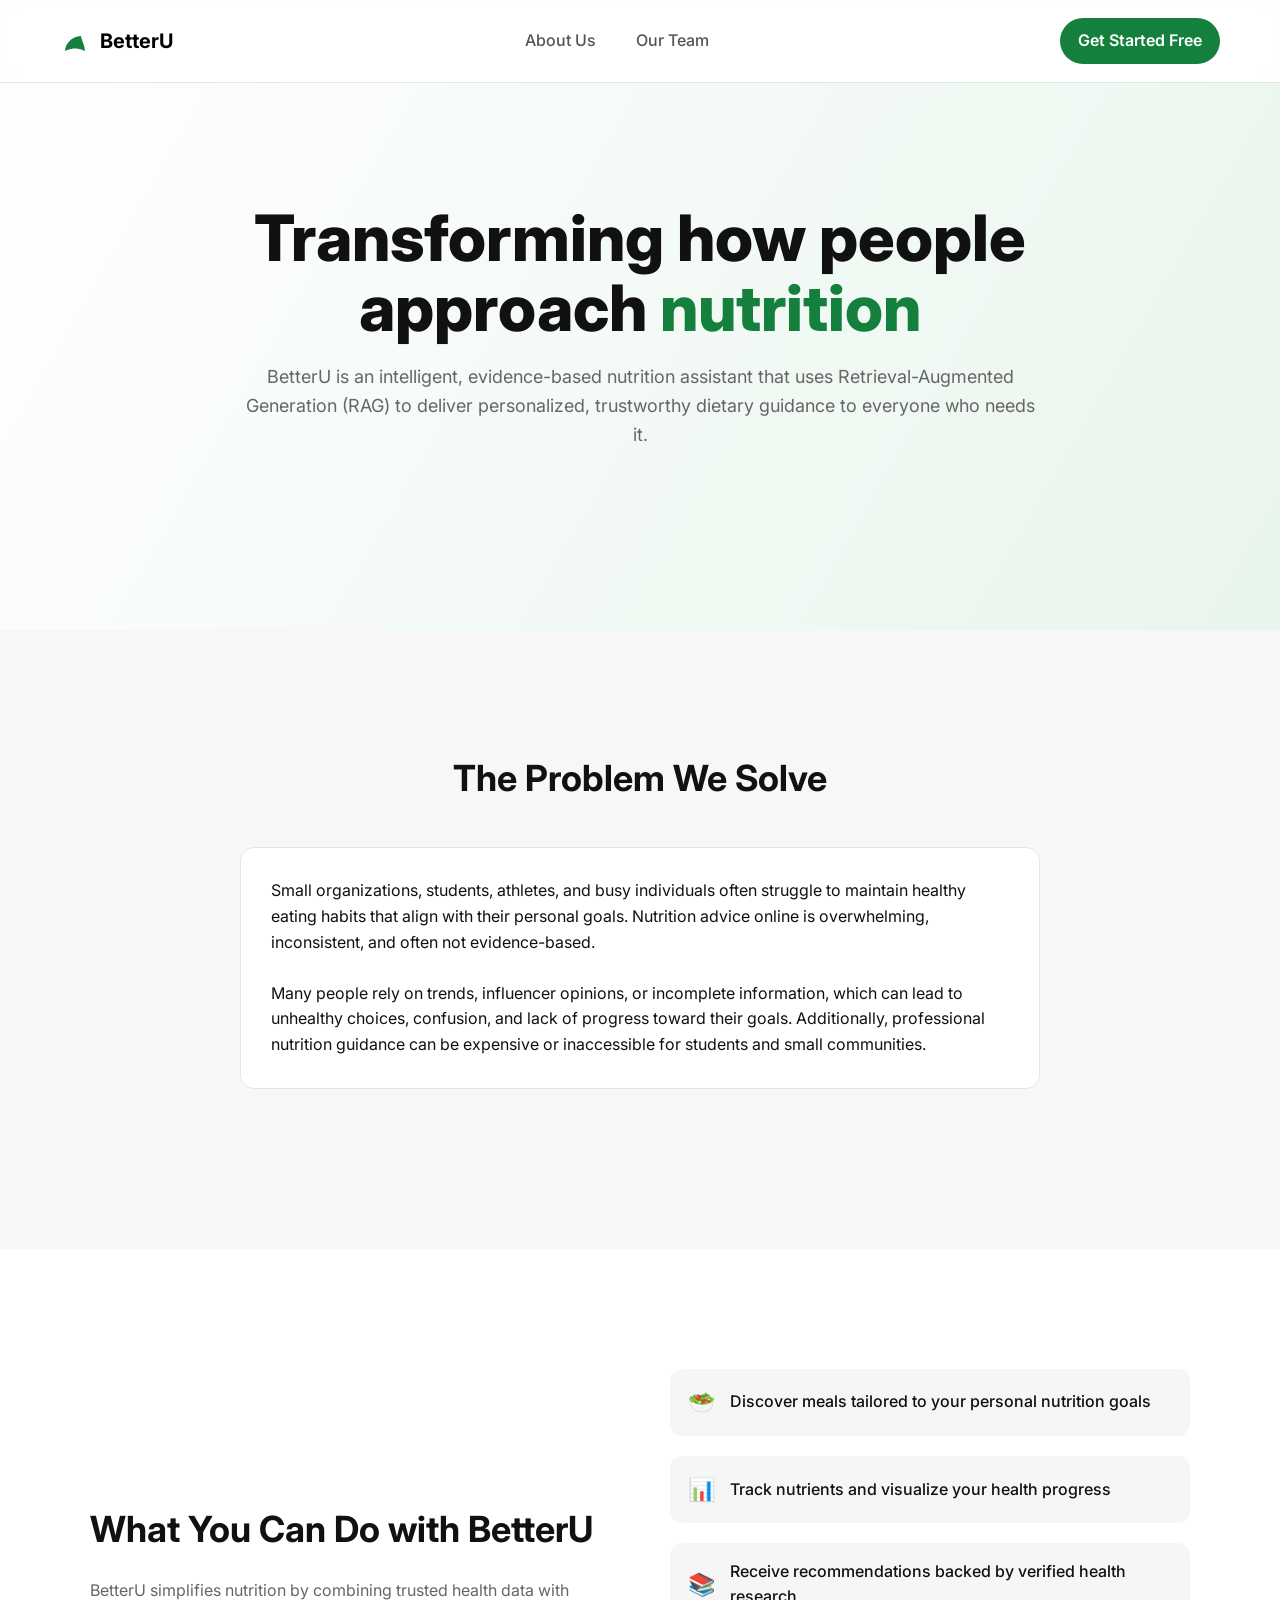
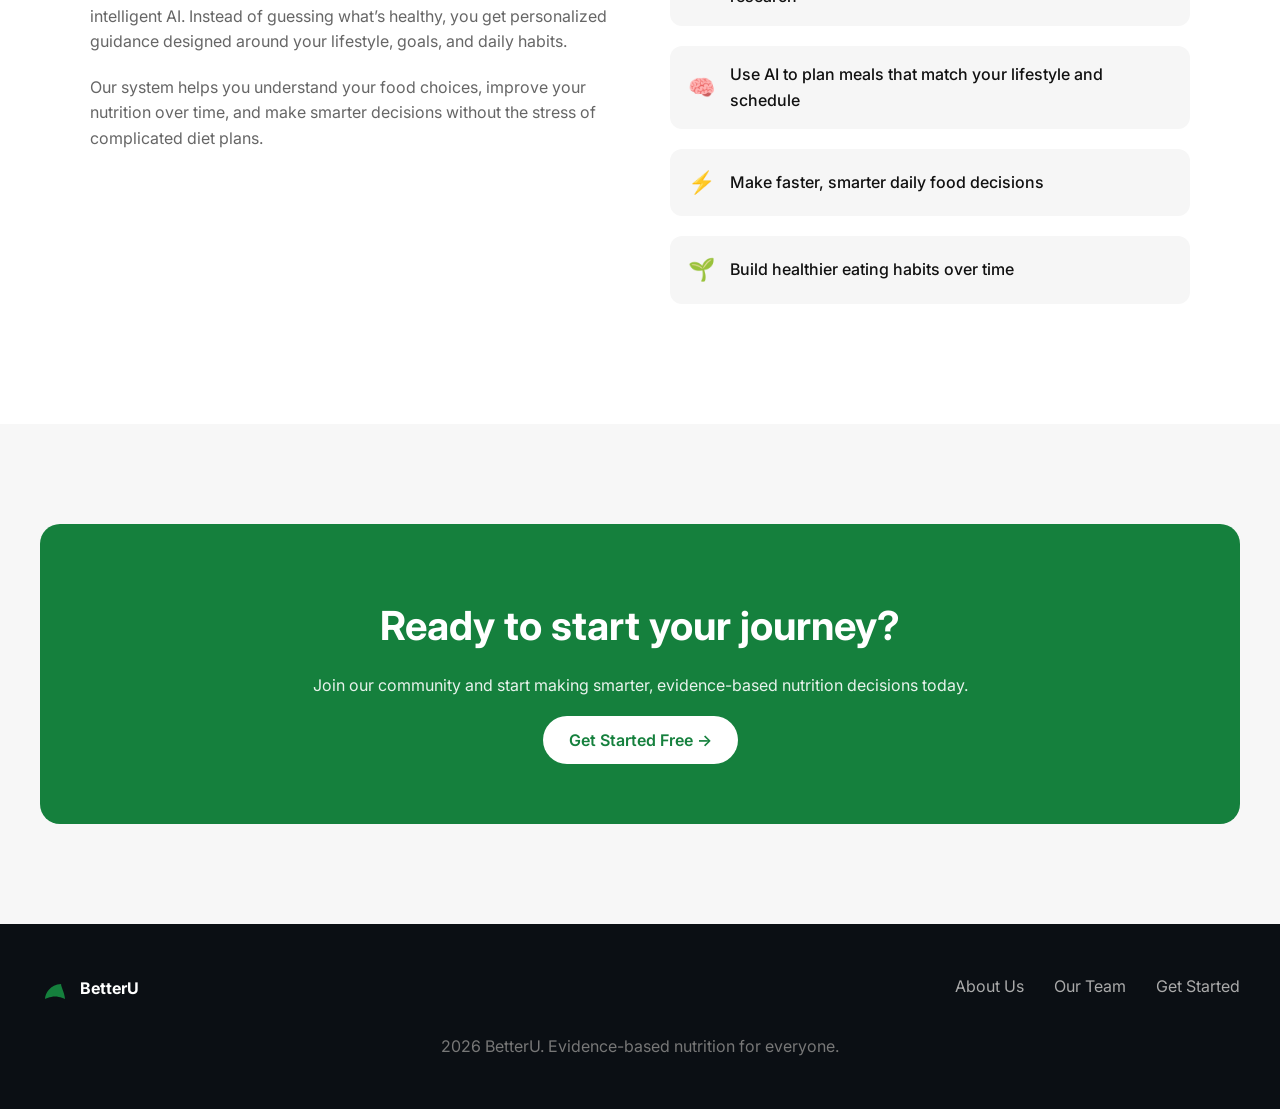
==== Frontend/about.html @ 42e01de6 "Co-authored-by: Lasheeeeee <AshtronGamin@users.noreply.github.com>" ====
<!DOCTYPE html>
<html lang="en">

<head>
<meta charset="UTF-8">
<meta name="viewport" content="width=device-width, initial-scale=1.0">

<title>About Us - BetterU</title>

<link rel="stylesheet" href="styles.css">

<link href="https://fonts.googleapis.com/css2?family=Inter:wght@400;500;600;700;800&display=swap" rel="stylesheet">
</head>


<body>

<!-- NAVBAR -->

<header class="navbar">

<div class="nav-container">

<a href="index.html" class="logo">
<img src="assets/leaf.svg" alt="BetterU logo">
<span>BetterU</span>
</a>

<nav class="nav-links">
<a href="about.html">About Us</a>
<a href="team.html">Our Team</a>
</nav>

<a href="#cta" class="btn-primary">Get Started Free</a>

</div>

</header>



<!-- HERO -->

<section class="hero">

<div class="hero-content">

<h1>
Transforming how people approach
<span class="green">nutrition</span>
</h1>

<p class="hero-description">
BetterU is an intelligent, evidence-based nutrition assistant that uses
Retrieval-Augmented Generation (RAG) to deliver personalized,
trustworthy dietary guidance to everyone who needs it.
</p>

</div>

</section>



<!-- PROBLEM SECTION -->

<section class="features">

<h2>The Problem We Solve</h2>

<div class="feature-card" style="max-width:800px;margin:40px auto;text-align:left">

<p>
Small organizations, students, athletes, and busy individuals often
struggle to maintain healthy eating habits that align with their
personal goals. Nutrition advice online is overwhelming,
inconsistent, and often not evidence-based.
</p>

<br>

<p>
Many people rely on trends, influencer opinions, or incomplete
information, which can lead to unhealthy choices, confusion,
and lack of progress toward their goals. Additionally,
professional nutrition guidance can be expensive or inaccessible
for students and small communities.
</p>

</div>

</section>



<!-- WHAT YOU CAN DO -->

<section class="capabilities">

<div class="capabilities-container">

<div class="capabilities-left">

<h2>What You Can Do with BetterU</h2>

<p class="capabilities-intro">
BetterU simplifies nutrition by combining trusted health data
with intelligent AI. Instead of guessing what’s healthy,
you get personalized guidance designed around your lifestyle,
goals, and daily habits.
</p>

<p class="capabilities-intro">
Our system helps you understand your food choices, improve
your nutrition over time, and make smarter decisions without
the stress of complicated diet plans.
</p>

</div>


<div class="capabilities-right">

<div class="capability-item">
<span>🥗</span>
<p>Discover meals tailored to your personal nutrition goals</p>
</div>

<div class="capability-item">
<span>📊</span>
<p>Track nutrients and visualize your health progress</p>
</div>

<div class="capability-item">
<span>📚</span>
<p>Receive recommendations backed by verified health research</p>
</div>

<div class="capability-item">
<span>🧠</span>
<p>Use AI to plan meals that match your lifestyle and schedule</p>
</div>

<div class="capability-item">
<span>⚡</span>
<p>Make faster, smarter daily food decisions</p>
</div>

<div class="capability-item">
<span>🌱</span>
<p>Build healthier eating habits over time</p>
</div>

</div>

</div>

</section>



<!-- CTA -->

<section id="cta" class="cta">

<div class="cta-box">

<h2>Ready to start your journey?</h2>

<p>
Join our community and start making smarter,
evidence-based nutrition decisions today.
</p>

<a href="#" class="btn-secondary-light">
Get Started Free →
</a>

</div>

</section>



<!-- FOOTER -->

<footer class="footer">

<div class="footer-top">

<div class="footer-logo">
<img src="assets/leaf.svg">
<span>BetterU</span>
</div>

<div class="footer-links">
<a href="about.html">About Us</a>
<a href="team.html">Our Team</a>
<a href="#cta">Get Started</a>
</div>

</div>

<div class="footer-bottom">
<p>2026 BetterU. Evidence-based nutrition for everyone.</p>
</div>

</footer>


<script src="script.js"></script>

</body>

</html>
---- Frontend/styles.css ----
*{
margin:0;
padding:0;
box-sizing:border-box;
}

body{
font-family: 'Inter', sans-serif;
background:#f7f7f7;
color:#111;
line-height:1.6;
}


/* PAGE FADE IN */

body{
opacity:0;
animation:fadeInPage 0.8s ease forwards;
}

@keyframes fadeInPage{
from{
opacity:0;
transform:translateY(10px);
}

to{
opacity:1;
transform:translateY(0);
}
}




.hero,
.features,
.team,
.cta{
opacity:0;
transform:translateY(30px);
animation:fadeUp 0.8s ease forwards;
}

.features{ animation-delay:0.2s; }
.team{ animation-delay:0.3s; }
.cta{ animation-delay:0.4s; }

@keyframes fadeUp{
to{
opacity:1;
transform:translateY(0);
}
}


/* NAVBAR */

.navbar{
position:sticky;
top:0;
width:100%;
background:rgba(255,255,255,0.9);
backdrop-filter:blur(10px);
border-bottom:1px solid #e5e5e5;
z-index:100;
}

.nav-container{
max-width:1200px;
margin:auto;
display:flex;
align-items:center;
justify-content:space-between;
padding:18px 20px;
}

.logo{
display:flex;
align-items:center;
gap:10px;
text-decoration:none;
font-weight:700;
font-size:20px;
color:black;
}

.logo img{
width:30px;
}

.nav-links{
display:flex;
gap:40px;
}

.nav-links a{
text-decoration:none;
color:#555;
font-weight:500;
}

.btn-primary{
background:#15803d;
color:white;
padding:10px 18px;
border-radius:999px;
text-decoration:none;
font-weight:600;
}

.btn-primary:hover{
background:#166534;
}


/* HERO */

.hero{
padding-top:120px;
padding-bottom:140px;
text-align:center;
background: linear-gradient(120deg,#ffffff,#e8f5ec);


background:
linear-gradient(120deg,#ffffff,#e8f5ec);
}

.hero-content{
max-width:800px;
margin:auto;
}

.badge{
display:inline-block;
background:#e7f6ec;
color:#15803d;
padding:8px 16px;
border-radius:20px;
font-weight:600;
margin-bottom:20px;
}

.hero h1{
font-size:64px;
font-weight:800;
line-height:1.1;
margin-bottom:20px;
}

.green{
color:#15803d;
}

.hero-description{
font-size:18px;
color:#666;
margin-bottom:40px;
}

.hero-buttons{
display:flex;
justify-content:center;
gap:16px;
}

.btn-secondary{
background:white;
padding:12px 20px;
border-radius:999px;
text-decoration:none;
border:1px solid #ddd;
color:black;
}


/* FEATURES */

.features{
padding:120px 20px;
max-width:1200px;
margin:auto;
text-align:center;
}

.features h2{
font-size:36px;
margin-bottom:12px;
}

.features-subtitle{
color:#666;
margin-bottom:50px;
}

.features-grid{
display:grid;
grid-template-columns:repeat(3,1fr);
gap:30px;
}

.feature-card{
background:white;
border-radius:14px;
padding:30px;
text-align:left;
border:1px solid #e5e5e5;
}

.feature-icon{
font-size:28px;
margin-bottom:10px;
}


.feature-card{
background:white;
border-radius:14px;
padding:30px;
text-align:left;
border:1px solid #e5e5e5;
transition: all 0.25s ease;
cursor:pointer;
}

.feature-card:hover{
transform: translateY(-8px) scale(1.03);
box-shadow:0 15px 30px rgba(0,0,0,0.08);
}


.feature-card:hover .feature-icon{
transform:scale(1.15);
transition:0.2s;
}
/* CTA */

.cta{
padding:100px 20px;
}

.cta-box{
background:#15803d;
color:white;
padding:70px;
border-radius:20px;
max-width:1200px;
margin:auto;
text-align:center;
}

.cta-box h2{
font-size:40px;
margin-bottom:15px;
}

.cta-box p{
opacity:0.9;
margin-bottom:30px;
}

.btn-secondary-light{
background:white;
color:#15803d;
padding:14px 26px;
border-radius:999px;
text-decoration:none;
font-weight:600;
}


/* FOOTER */

.footer{
background:#0b0f14;
color:white;
padding:50px 20px;
}

.footer-top{
display:flex;
justify-content:space-between;
max-width:1200px;
margin:auto;
margin-bottom:30px;
}

.footer-logo{
display:flex;
align-items:center;
gap:10px;
font-weight:700;
}

.footer-logo img{
width:30px;
}

.footer-links{
display:flex;
gap:30px;
}

.footer-links a{
color:#aaa;
text-decoration:none;
}

.footer-bottom{
text-align:center;
color:#777;
}

/* TEAM PAGE */

.team-hero{
padding-top:140px;
padding-bottom:60px;
text-align:center;
max-width:800px;
margin:auto;
}

.team-hero h1{
font-size:56px;
font-weight:800;
margin-bottom:20px;
}

.team-hero p{
color:#666;
font-size:18px;
}


/* TEAM GRID */

.team{
padding:60px 20px 120px;
max-width:1200px;
margin:auto;
}

.team-grid{
display:grid;
grid-template-columns:repeat(3,1fr);
gap:30px;
}

.team-card{
background:white;
border:1px solid #e5e5e5;
border-radius:14px;
padding:30px;
}

.team-card h3{
margin-top:10px;
margin-bottom:5px;
}

.role{
color:#15803d;
font-weight:600;
display:block;
margin-bottom:10px;
}

.avatar{
width:60px;
height:60px;
border-radius:12px;
display:flex;
align-items:center;
justify-content:center;
color:white;
font-weight:700;
font-size:22px;
}

.green-bg{
background:#15803d;
}

.blue-bg{
background:#2563eb;
}


/* TEAM CTA */

.team-cta{
text-align:center;
padding:80px 20px;
background:#f7f7f7;
}

.team-cta h2{
font-size:36px;
margin-bottom:15px;
}

.team-cta p{
color:#666;
margin-bottom:25px;
}

.team-card{
background:white;
border:1px solid #e5e5e5;
border-radius:14px;
padding:30px;
transition: all 0.25s ease;
cursor:pointer;
}

.team-card:hover{
transform: translateY(-8px) scale(1.03);
box-shadow:0 15px 30px rgba(0,0,0,0.08);
}





/* CAPABILITIES SECTION */

.capabilities{
padding:120px 20px;
background:white;
}

.capabilities-container{
max-width:1100px;
margin:auto;
display:grid;
grid-template-columns:1fr 1fr;
gap:60px;
align-items:center;
}

.capabilities-left h2{
font-size:36px;
margin-bottom:20px;
}

.capabilities-intro{
color:#666;
margin-bottom:20px;
}

.capabilities-right{
display:flex;
flex-direction:column;
gap:20px;
}

/* CAPABILITY HOVER EFFECT */

.capability-item{
display:flex;
align-items:center;
gap:15px;
padding:16px 18px;
background:#f6f6f6;
border-radius:12px;
font-weight:500;
transition:all 0.25s ease;
cursor:pointer;
}

.capability-item span{
font-size:22px;
transition:transform 0.25s ease;
}

/* HOVER */

.capability-item:hover{
background:white;
transform:translateY(-5px);
box-shadow:0 10px 25px rgba(0,0,0,0.08);
border-left:4px solid #15803d;
}

.capability-item:hover span{
transform:scale(1.2);
}
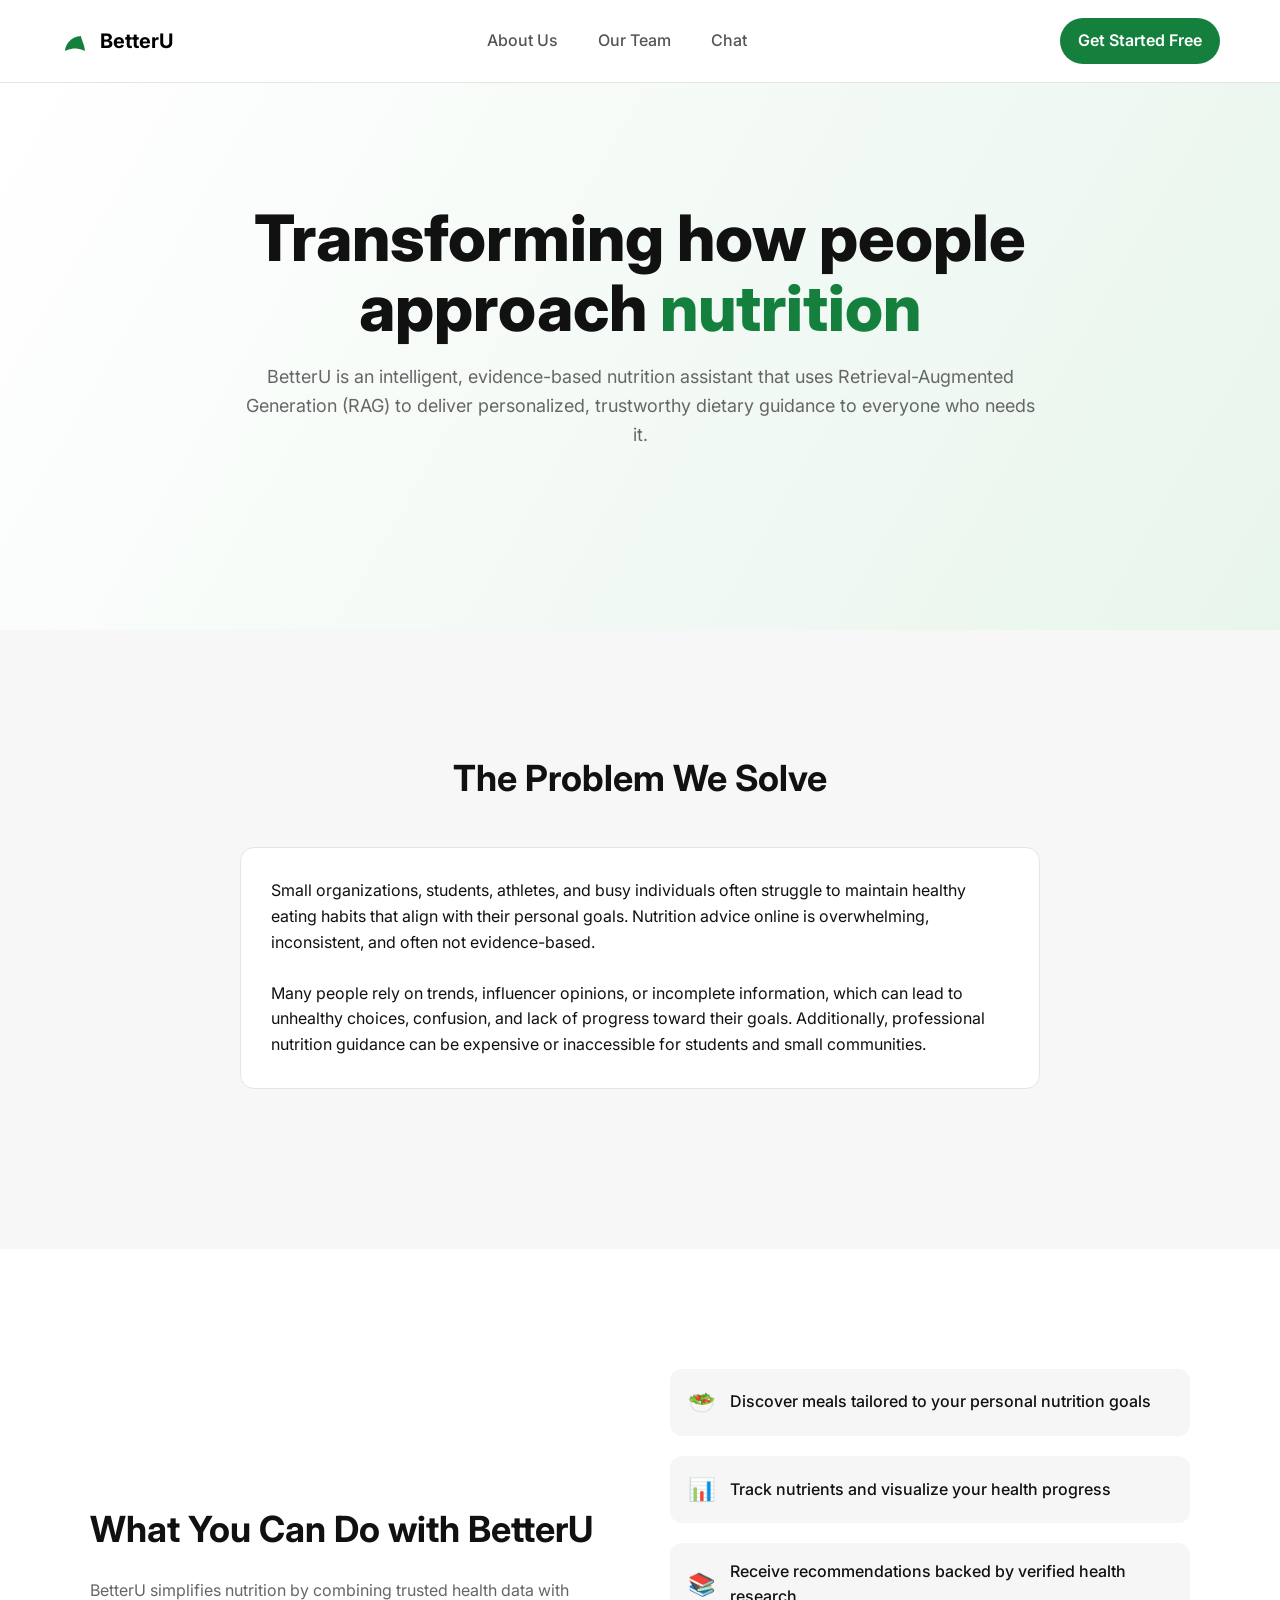
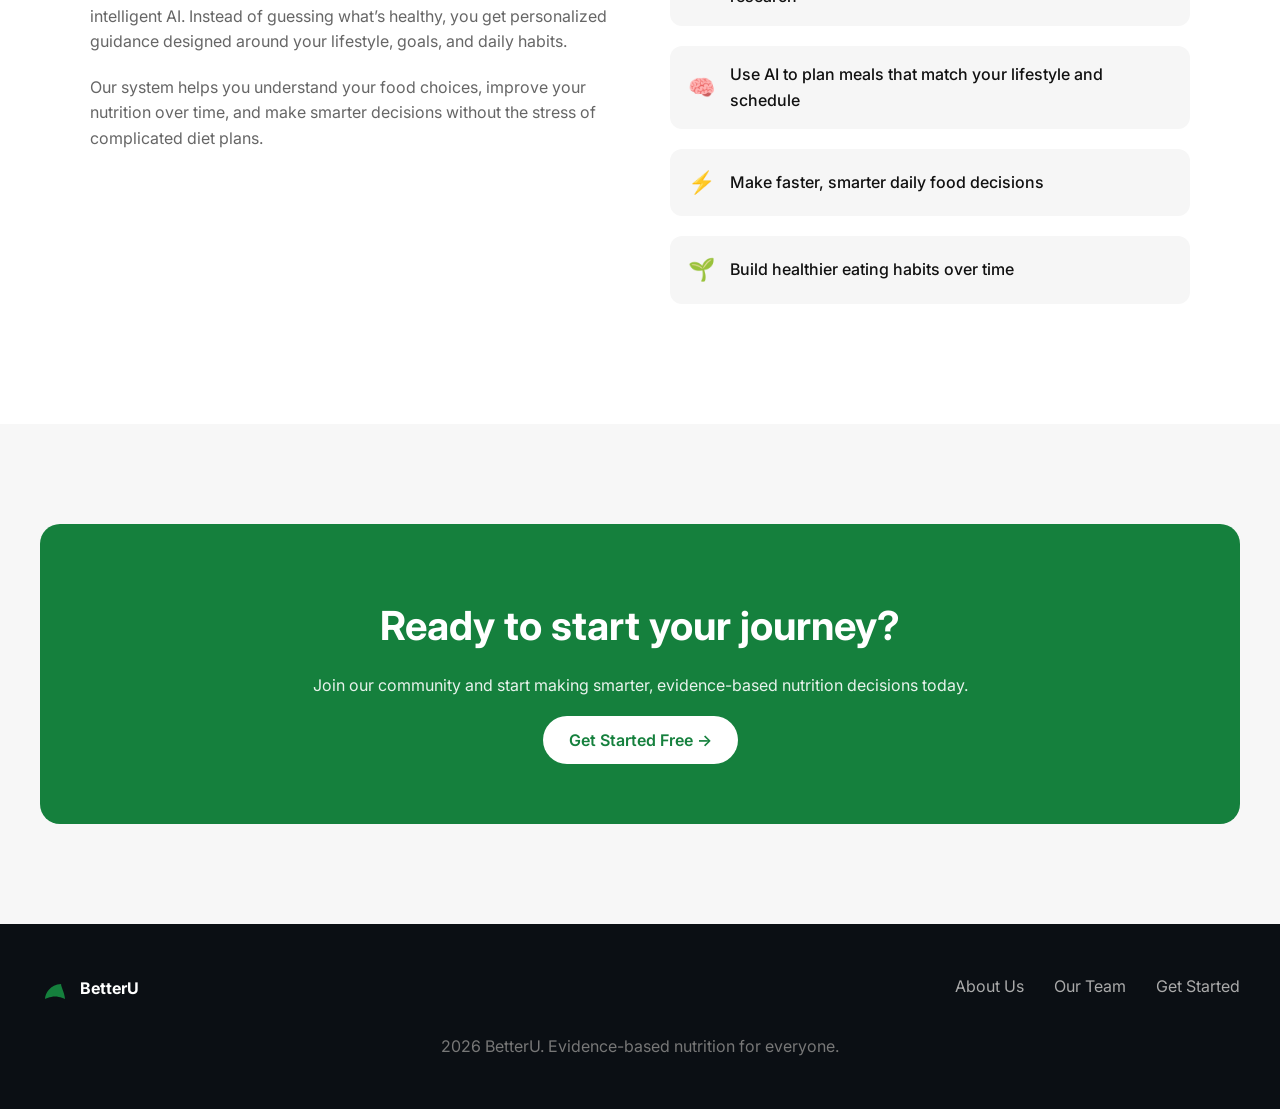
==== commit 79c7f527: "working chat" ====
--- a/Frontend/about.html
+++ b/Frontend/about.html
@@ -29,6 +29,7 @@
 <nav class="nav-links">
 <a href="about.html">About Us</a>
 <a href="team.html">Our Team</a>
+<a href="chat.html">Chat</a>
 </nav>
 
 <a href="#cta" class="btn-primary">Get Started Free</a>
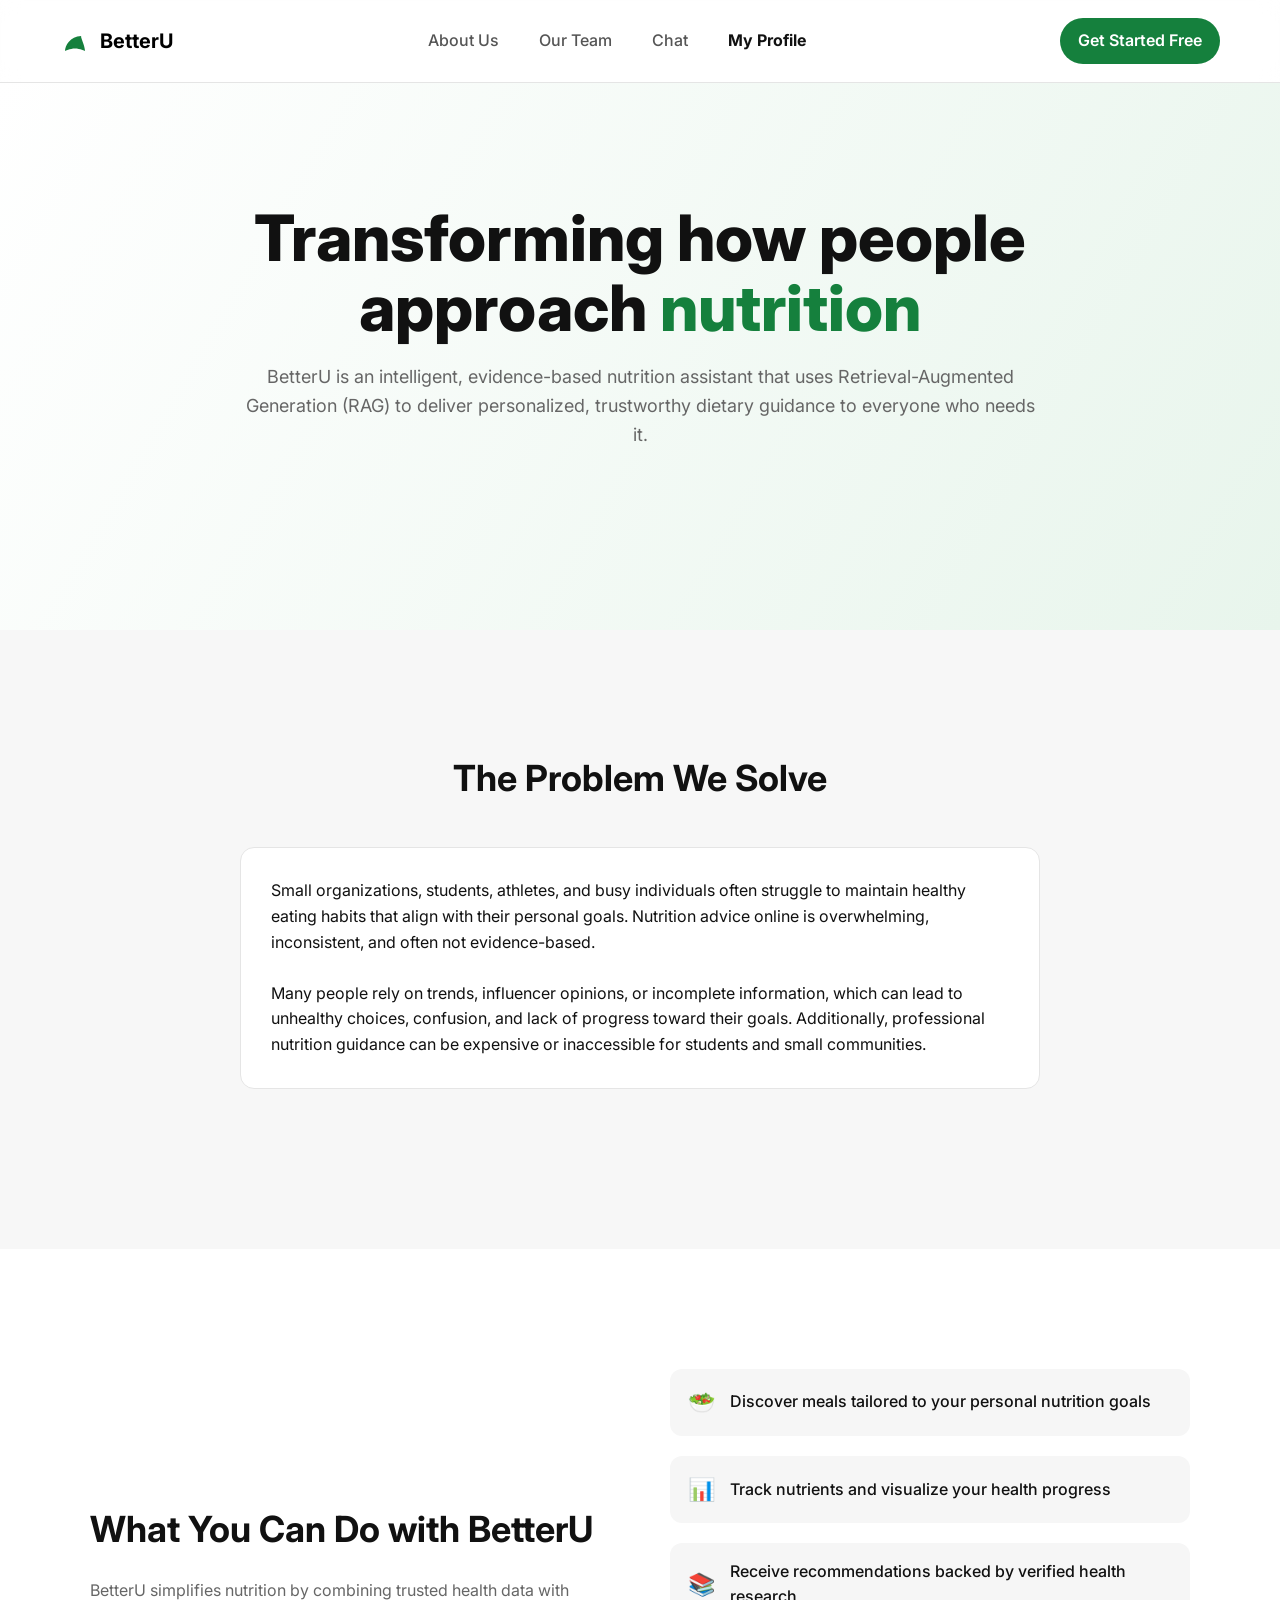
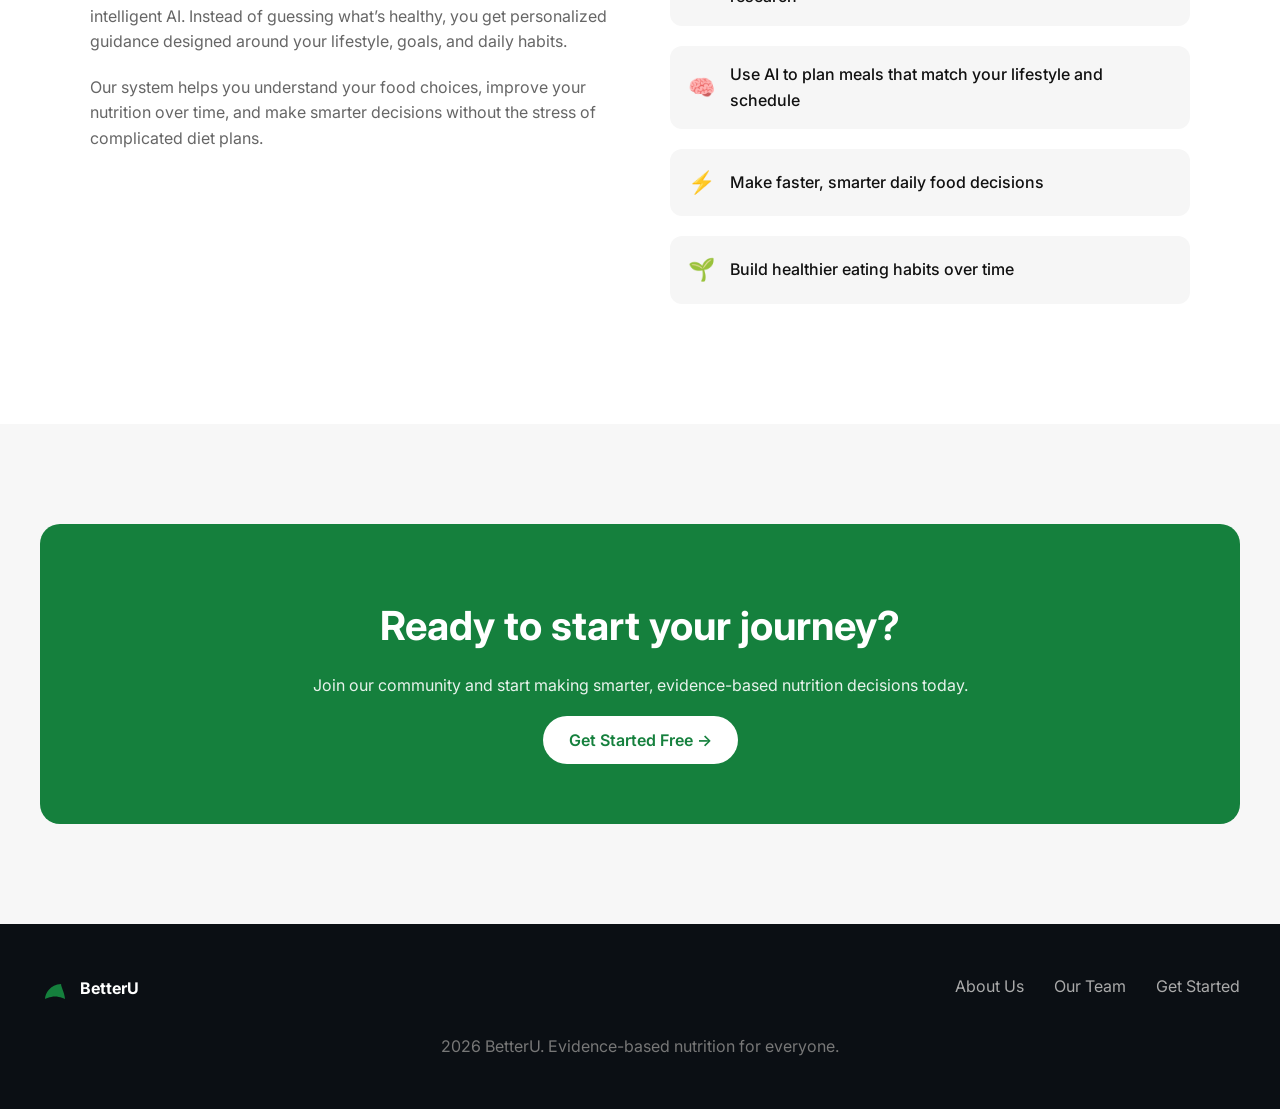
==== commit 774ac2a9: "meeting 5 Co-authored-by: Aishat-dot <Aishat-dot@users.noreply.github.com> Co-authored-by: Lasheeeee" ====
--- a/Frontend/about.html
+++ b/Frontend/about.html
@@ -30,6 +30,7 @@
 <a href="about.html">About Us</a>
 <a href="team.html">Our Team</a>
 <a href="chat.html">Chat</a>
+<a href="profile.html" style="color:#111;font-weight:700;">My Profile</a>
 </nav>
 
 <a href="#cta" class="btn-primary">Get Started Free</a>
